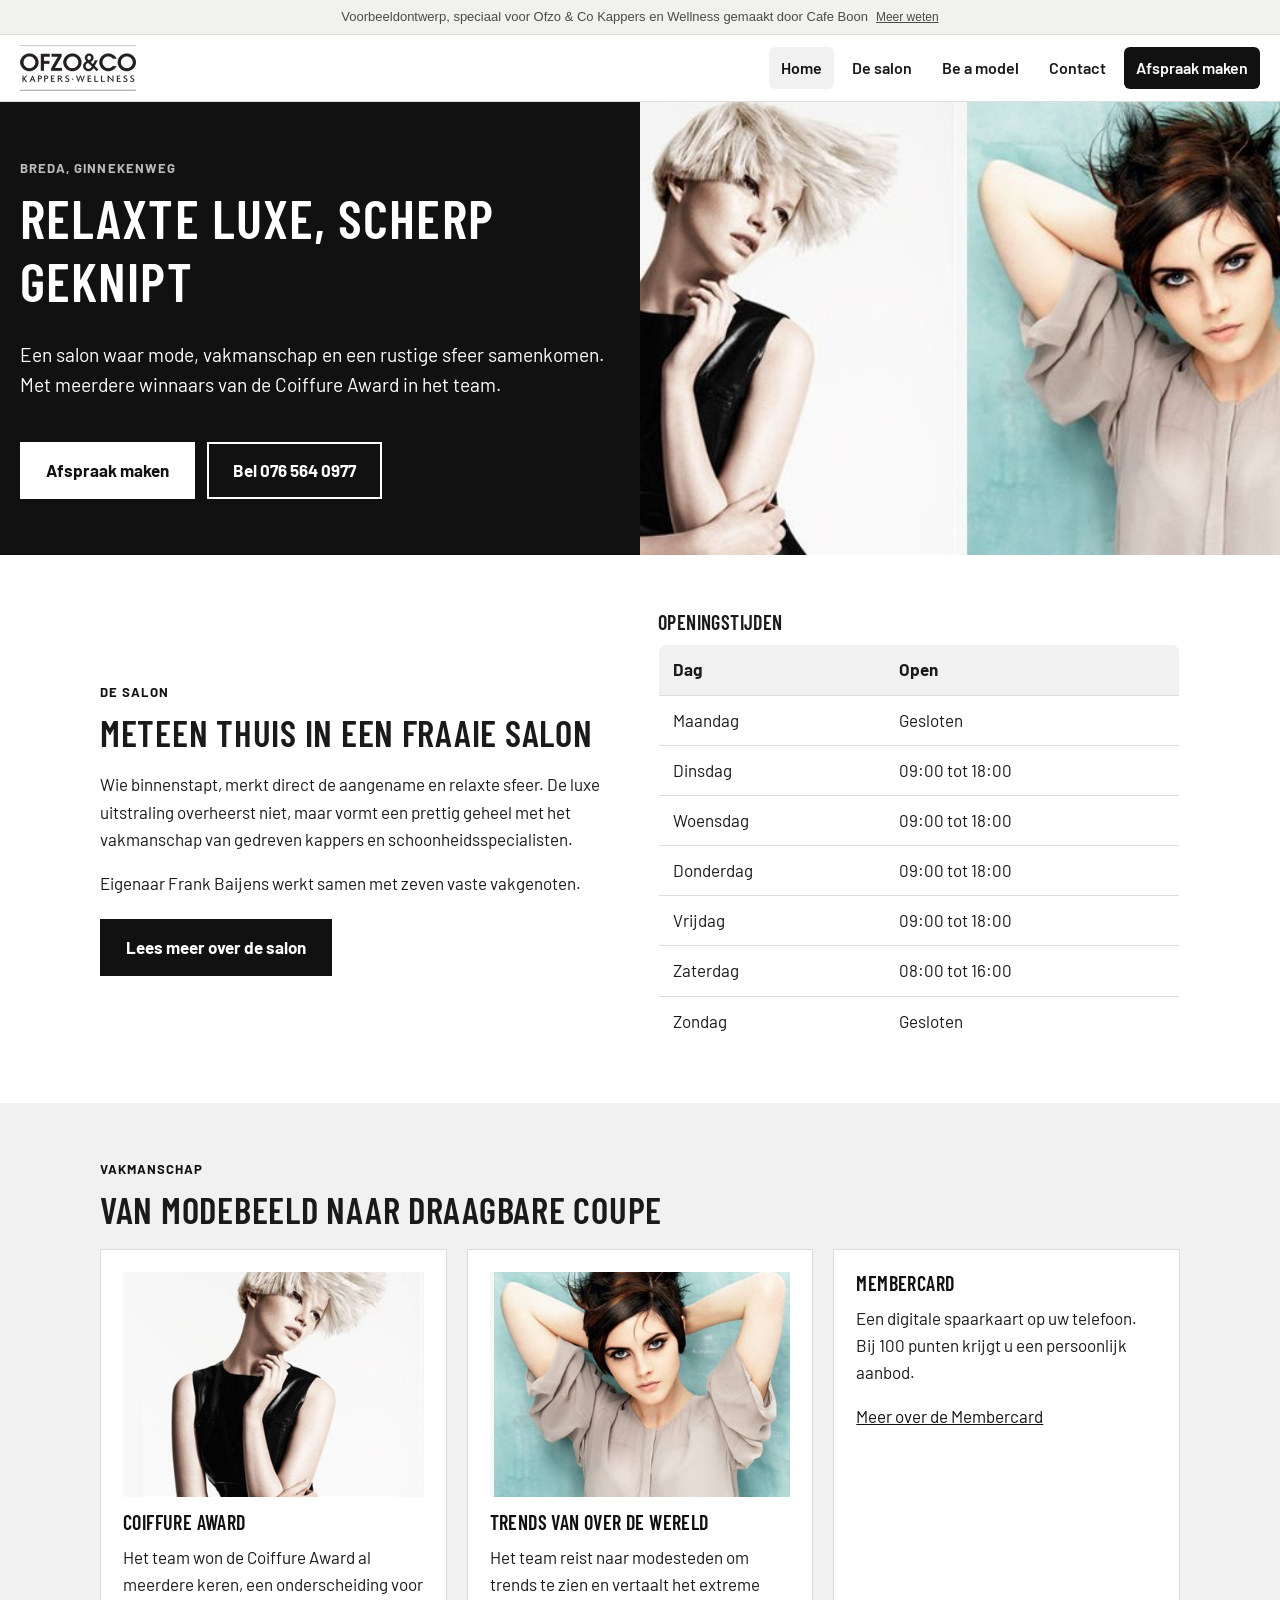
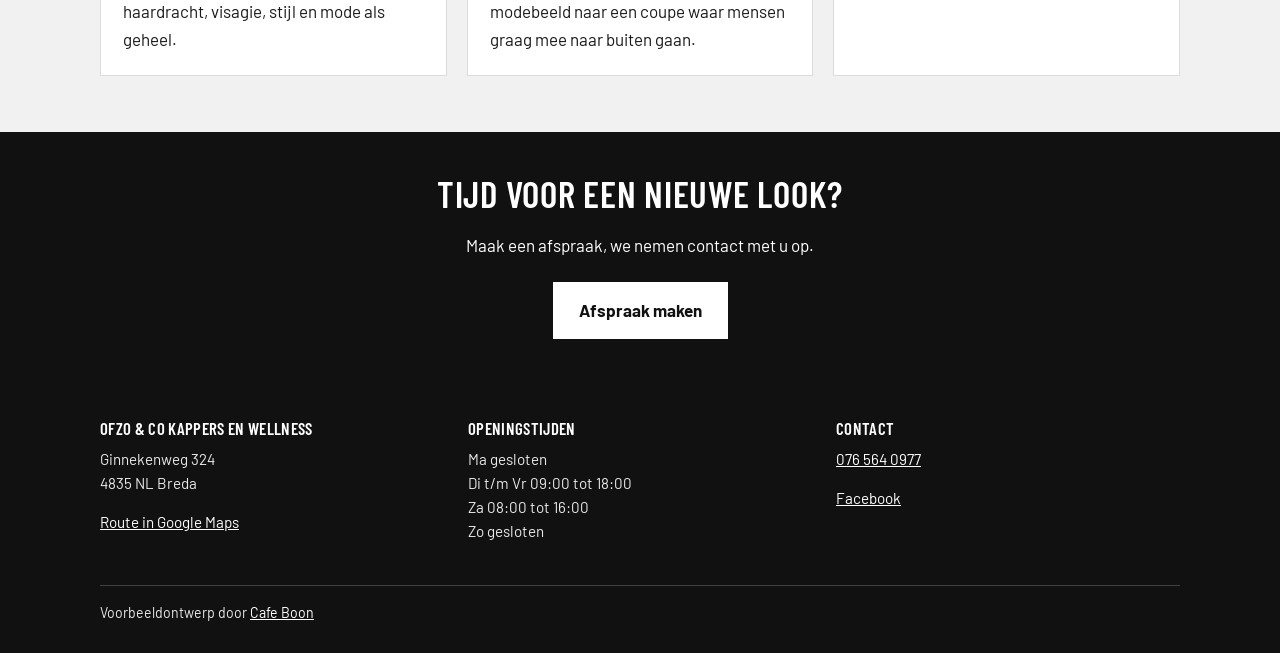
==== index.html @ 535e4eaa "Voorbeeldwebsite Ofzo & Co Kappers en Wellness" ====
<!doctype html>
<html lang="nl">
<head>
<meta charset="utf-8">
<meta name="viewport" content="width=device-width, initial-scale=1">
<title>Ofzo &amp; Co Kappers en Wellness Breda | Ginnekenweg 324</title>
<meta name="description" content="Ofzo &amp; Co Kappers en Wellness aan de Ginnekenweg in Breda. Relaxte luxe salon met meerdere winnaars van de Coiffure Award.">
<meta name="robots" content="noindex">
<link rel="icon" href="images/favicon.png">
<meta property="og:title" content="Ofzo &amp; Co Kappers en Wellness Breda | Ginnekenweg 324">
<meta property="og:description" content="Ofzo &amp; Co Kappers en Wellness aan de Ginnekenweg in Breda. Relaxte luxe salon met meerdere winnaars van de Coiffure Award.">
<meta property="og:image" content="https://ofzoenco.cafeboon.com/images/og.jpg">
<meta property="og:type" content="website">
<link rel="preconnect" href="https://fonts.googleapis.com">
<link rel="preconnect" href="https://fonts.gstatic.com" crossorigin>
<link href="https://fonts.googleapis.com/css2?family=Barlow+Condensed:wght@500;600;700&family=Barlow:wght@400;500;600&display=swap" rel="stylesheet">
<link rel="stylesheet" href="style.css">
</head>
<body>
<div class="vb-banner" role="note"><span>Voorbeeldontwerp, speciaal voor Ofzo &amp; Co Kappers en Wellness gemaakt door Cafe Boon</span><a href="https://cafeboon.com">Meer weten</a></div>
<header class="top">
<a class="brand" href="index.html"><img src="images/logo.png" alt="Ofzo &amp; Co Kappers en Wellness" height="44" width="111"></a>
<nav><a aria-current="page" href="index.html">Home</a><a href="aanbod.html">De salon</a><a href="over.html">Be a model</a><a href="contact.html">Contact</a><a class="cta" href="contact.html#formulier">Afspraak maken</a></nav>
</header>
<main>
<section class="hero" style="padding:0"><div class="wrap" style="max-width:none;padding:0"><div class="split" style="gap:0;grid-template-columns:1fr 1fr;align-items:stretch">
<div style="padding:56px 20px;display:flex;flex-direction:column;justify-content:center"><p class="kicker" style="color:#bbb">Breda, Ginnekenweg</p><h1>Relaxte luxe, scherp geknipt</h1><p class="lead">Een salon waar mode, vakmanschap en een rustige sfeer samenkomen. Met meerdere winnaars van de Coiffure Award in het team.</p>
<div class="btns"><a class="btn light" href="contact.html#formulier">Afspraak maken</a><a class="btn alt" style="color:#fff;border-color:#fff" href="tel:+31765640977">Bel 076 564 0977</a></div></div>
<img src="images/duo.jpg" alt="Twee kapsels uit de salon" style="border-radius:0;height:100%;object-fit:cover;min-height:260px"></div></div></section>
<section><div class="wrap split"><div><p class="kicker">De salon</p><h2>Meteen thuis in een fraaie salon</h2><p>Wie binnenstapt, merkt direct de aangename en relaxte sfeer. De luxe uitstraling overheerst niet, maar vormt een prettig geheel met het vakmanschap van gedreven kappers en schoonheidsspecialisten.</p><p>Eigenaar Frank Baijens werkt samen met zeven vaste vakgenoten.</p><div class="btns"><a class="btn" href="aanbod.html">Lees meer over de salon</a></div></div>
<div><h3>Openingstijden</h3><table class="t"><tr><th>Dag</th><th>Open</th></tr><tr><td>Maandag</td><td>Gesloten</td></tr><tr><td>Dinsdag</td><td>09:00 tot 18:00</td></tr><tr><td>Woensdag</td><td>09:00 tot 18:00</td></tr><tr><td>Donderdag</td><td>09:00 tot 18:00</td></tr><tr><td>Vrijdag</td><td>09:00 tot 18:00</td></tr><tr><td>Zaterdag</td><td>08:00 tot 16:00</td></tr><tr><td>Zondag</td><td>Gesloten</td></tr></table></div></div></section>
<section class="alt"><div class="wrap"><p class="kicker">Vakmanschap</p><h2>Van modebeeld naar draagbare coupe</h2><div class="grid">
<div class="card"><img src="images/haar1.jpg" alt="Kapsel uit de salon"><h3>Coiffure Award</h3><p>Het team won de Coiffure Award al meerdere keren, een onderscheiding voor haardracht, visagie, stijl en mode als geheel.</p></div>
<div class="card"><img src="images/haar2.jpg" alt="Kapsel uit de salon"><h3>Trends van over de wereld</h3><p>Het team reist naar modesteden om trends te zien en vertaalt het extreme modebeeld naar een coupe waar mensen graag mee naar buiten gaan.</p></div>
<div class="card"><h3>Membercard</h3><p>Een digitale spaarkaart op uw telefoon. Bij 100 punten krijgt u een persoonlijk aanbod.</p><p><a href="binnenkort.html">Meer over de Membercard</a></p></div></div></div></section>
<section class="band"><div class="wrap"><h2>Tijd voor een nieuwe look?</h2><p>Maak een afspraak, we nemen contact met u op.</p><div class="btns" style="justify-content:center"><a class="btn light" href="contact.html#formulier">Afspraak maken</a></div></div></section>
</main>
<footer>
<div class="wrap">
<div class="cols"><div><h3>Ofzo &amp; Co Kappers en Wellness</h3><p>Ginnekenweg 324<br>4835 NL Breda</p><p><a href="https://www.google.com/maps/search/?api=1&query=Ginnekenweg+324+Breda">Route in Google Maps</a></p></div>
<div><h3>Openingstijden</h3><p>Ma gesloten<br>Di t/m Vr 09:00 tot 18:00<br>Za 08:00 tot 16:00<br>Zo gesloten</p></div>
<div><h3>Contact</h3><p><a href="tel:+31765640977">076 564 0977</a></p><p><a href="https://www.facebook.com/OfzoenCoKappersenWellness">Facebook</a></p></div></div>
<div class="credit">Voorbeeldontwerp door <a href="https://cafeboon.com">Cafe Boon</a></div>
</div>
</footer>
<script>
document.querySelectorAll('form.vf').forEach(function(f){f.addEventListener('submit',function(e){e.preventDefault();var o=f.querySelector('.vf-ok');if(o){o.classList.add('show');o.scrollIntoView({block:'center'});}f.reset();});});
</script>
</body>
</html>
---- style.css ----
:root{--c1:#111111;--c2:#111111;--ink:#1a1a1a;--mut:#5d5d5d;--bg:#fff;--soft:#f1f1f1;--line:#dcdcdc;--onc1:#fff;--onc2:#fff;--hf:'Barlow Condensed',Arial Narrow,sans-serif;--bf:'Barlow',Arial,sans-serif}
*{box-sizing:border-box}
html{scroll-behavior:smooth}
body{margin:0;font-family:var(--bf);color:var(--ink);background:var(--bg);line-height:1.6;font-size:17px;-webkit-text-size-adjust:100%}
img{max-width:100%;height:auto;display:block}
a{color:var(--c1)}
h1,h2,h3{font-family:var(--hf);line-height:1.15;margin:0 0 .5em;font-weight:600;text-transform:uppercase;letter-spacing:.02em;}
h1{font-size:clamp(2rem,5.5vw,3.4rem)}
h2{font-size:clamp(1.6rem,3.6vw,2.3rem)}
h3{font-size:1.25rem}
p{margin:0 0 1em}
.vb-banner{background:#f1f1ee;color:#4a4a4a;font:13px/1.4 Arial,Helvetica,sans-serif;padding:8px 16px;text-align:center;border-bottom:1px solid #dcdcd6}
.vb-banner a{color:#4a4a4a;margin-left:8px;text-decoration:underline;font-size:12px}
header.top{position:sticky;top:0;z-index:50;background:var(--bg);border-bottom:1px solid var(--line);display:flex;flex-wrap:wrap;align-items:center;justify-content:space-between;gap:8px 20px;padding:10px 20px}
.brand{display:flex;align-items:center;gap:10px;text-decoration:none;color:var(--ink);font-family:var(--hf);font-weight:700}
.brand img{height:46px;width:auto}
nav{display:flex;flex-wrap:wrap;gap:4px 6px}
nav a{padding:8px 12px;text-decoration:none;color:var(--ink);font-weight:600;border-radius:6px;font-size:16px}
nav a:hover,nav a[aria-current]{background:var(--soft);color:var(--c1)}
nav a.cta{background:var(--c1);color:var(--onc1)}
.wrap{max-width:1120px;margin:0 auto;padding:0 20px}
section{padding:56px 0}
section.alt{background:var(--soft)}
.btn{display:inline-block;background:var(--c1);color:var(--onc1);padding:13px 24px;border-radius:0px;text-decoration:none;font-weight:700;border:2px solid var(--c1);cursor:pointer;font-size:17px;font-family:var(--bf)}
.btn.alt{background:transparent;color:var(--c1)}
.btn.light{background:#fff;color:var(--c1);border-color:#fff}
.btns{display:flex;flex-wrap:wrap;gap:12px;margin-top:22px}
.hero{position:relative;color:var(--onc2);background:var(--c2)}
.hero.img{background-size:cover;background-position:center}
.hero .shade{background:rgba(0,0,0,.5);padding:84px 0}
.hero p.lead{font-size:1.2rem;max-width:640px}
.hero h1,.hero p{color:var(--onc2)}
.split{display:grid;grid-template-columns:1fr 1fr;gap:36px;align-items:center}
.split img{border-radius:0px;width:100%}
.grid{display:grid;grid-template-columns:repeat(auto-fit,minmax(250px,1fr));gap:20px}
.card{background:#fff;border:1px solid var(--line);border-radius:0px;padding:22px}
.card h3{color:var(--c1)}
.card p:last-child{margin-bottom:0}
.card img{border-radius:0px;margin-bottom:14px;width:100%;aspect-ratio:4/3;object-fit:cover}
.kicker{text-transform:uppercase;letter-spacing:.08em;font-size:.82rem;font-weight:700;color:var(--c1);margin-bottom:8px}
.steps{counter-reset:s;list-style:none;padding:0;margin:0;display:grid;grid-template-columns:repeat(auto-fit,minmax(220px,1fr));gap:18px}
.steps li{counter-increment:s;background:#fff;border:1px solid var(--line);border-radius:0px;padding:18px 18px 18px 64px;position:relative}
.steps li:before{content:counter(s);position:absolute;left:16px;top:16px;width:34px;height:34px;border-radius:50%;background:var(--c1);color:var(--onc1);display:flex;align-items:center;justify-content:center;font-weight:800}
.ticks{list-style:none;padding:0;margin:0 0 1em}
.ticks li{padding-left:28px;position:relative;margin-bottom:8px}
.ticks li:before{content:"\2713";position:absolute;left:0;color:var(--c1);font-weight:800}
table.t{width:100%;border-collapse:collapse;background:#fff;border:1px solid var(--line);border-radius:8px;overflow:hidden}
table.t th,table.t td{text-align:left;padding:11px 14px;border-bottom:1px solid var(--line)}
table.t th{background:var(--soft)}
.pgmeta{color:var(--mut)}
form.vf{display:grid;gap:14px;background:#fff;border:1px solid var(--line);border-radius:0px;padding:24px}
form.vf label{font-weight:700;display:grid;gap:6px;font-size:.95rem}
form.vf input,form.vf textarea,form.vf select{font:inherit;padding:11px 12px;border:1px solid #b9b9b9;border-radius:8px;width:100%;background:#fff}
form.vf textarea{min-height:130px}
.vf-ok{background:#e9f6ec;border:1px solid #8cc79a;color:#1d4a2a;padding:14px 16px;border-radius:8px;display:none}
.vf-ok.show{display:block}
.band{background:var(--c1);color:var(--onc1);padding:40px 0;text-align:center}
.band h2,.band p{color:var(--onc1)}
footer{background:#111;color:#e9e9e9;padding:40px 0 28px;font-size:.95rem}
footer a{color:#fff}
footer .cols{display:grid;grid-template-columns:repeat(auto-fit,minmax(220px,1fr));gap:24px}
footer h3{color:#fff;font-size:1.05rem}
.credit{border-top:1px solid rgba(255,255,255,.2);margin-top:26px;padding-top:16px;font-size:.88rem}
.pill{display:inline-block;background:var(--soft);color:var(--c1);border-radius:999px;padding:4px 12px;font-size:.85rem;font-weight:700;margin:0 6px 6px 0}
@media(max-width:760px){
body{font-size:16px}
.split{grid-template-columns:1fr !important}
section{padding:40px 0}
.hero .shade{padding:48px 0}
header.top{padding:8px 12px}
nav a{padding:7px 10px;font-size:15px}
.btn{width:100%;text-align:center}
}
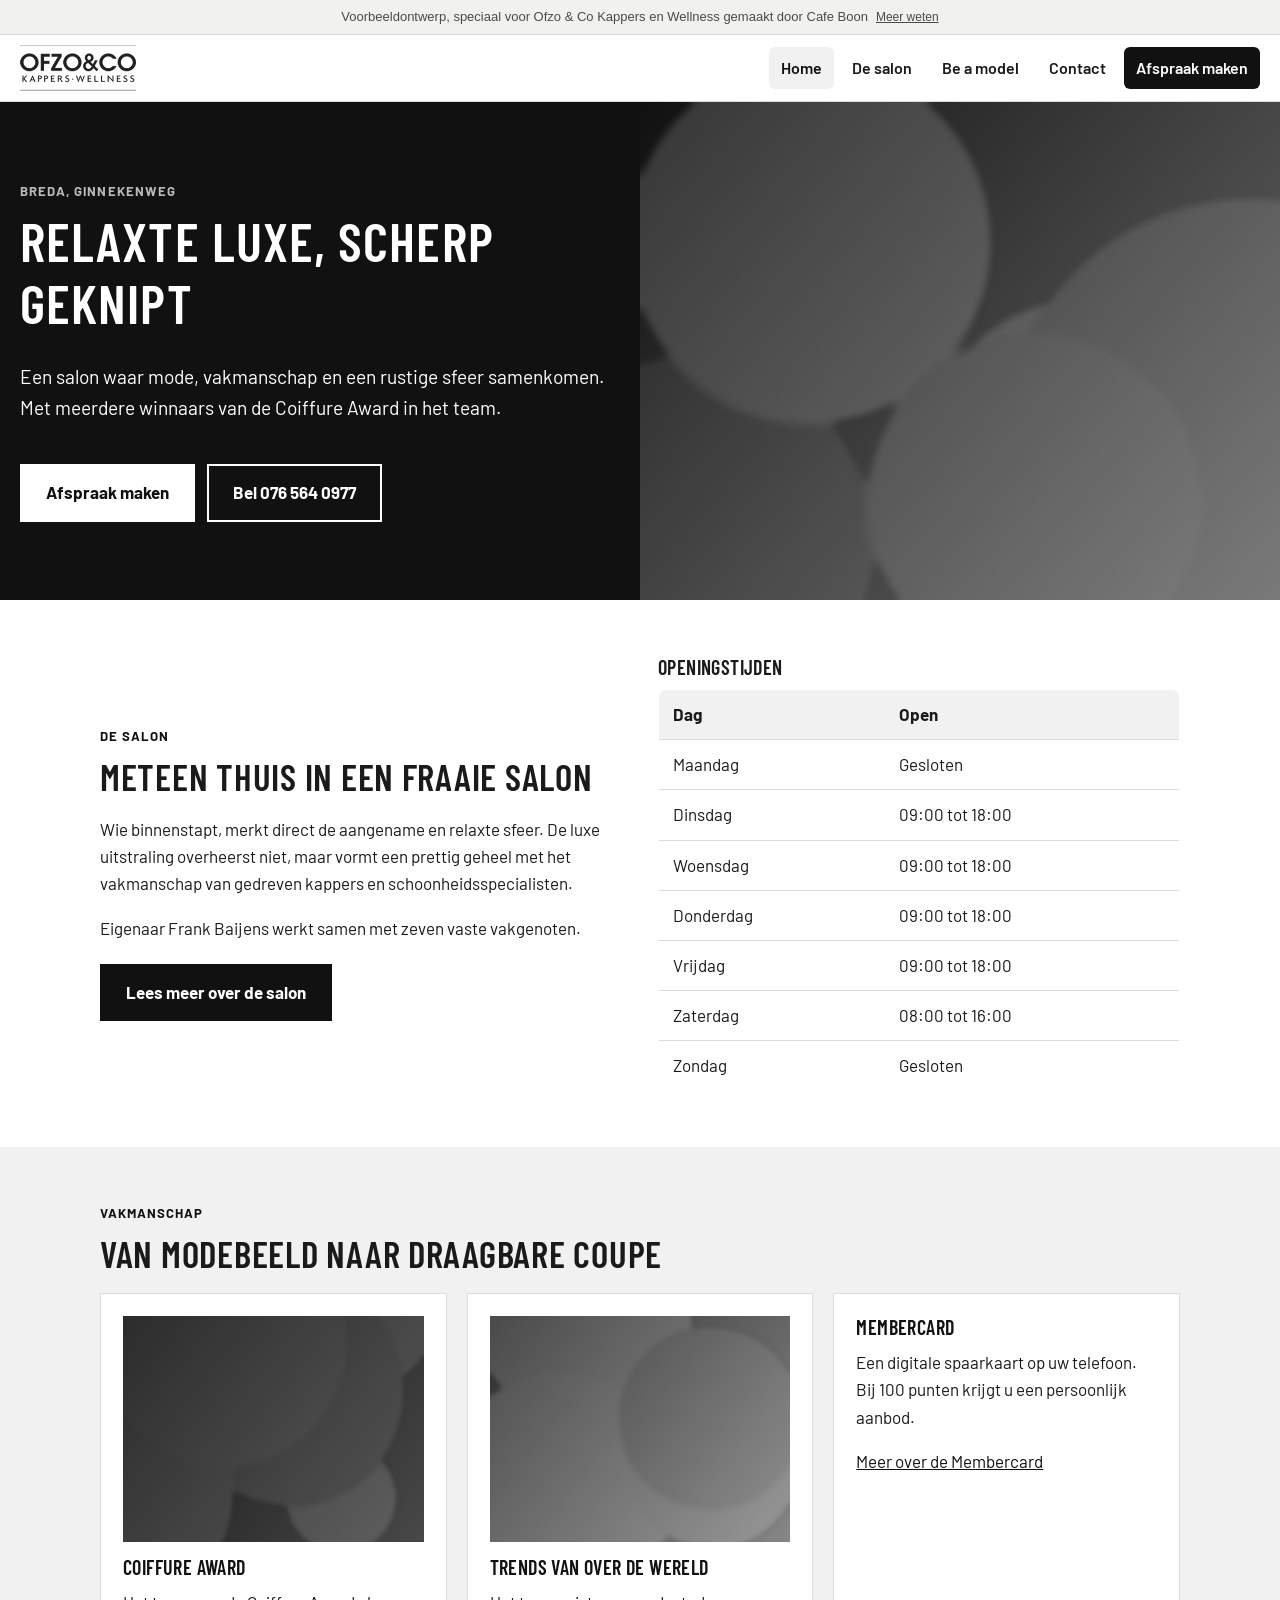
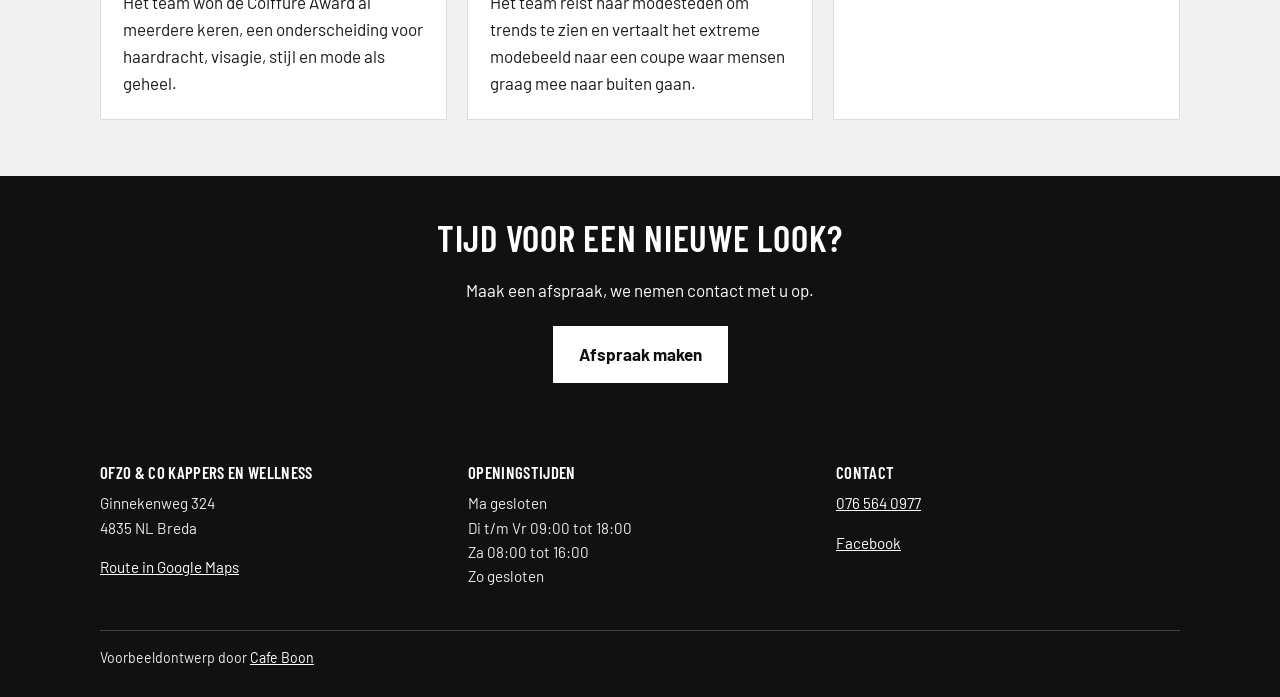
==== commit cb3efa85: "Foto's met personen vervangen door neutrale afbeeldingen" ====
--- a/index.html
+++ b/index.html
@@ -26,12 +26,12 @@
 <section class="hero" style="padding:0"><div class="wrap" style="max-width:none;padding:0"><div class="split" style="gap:0;grid-template-columns:1fr 1fr;align-items:stretch">
 <div style="padding:56px 20px;display:flex;flex-direction:column;justify-content:center"><p class="kicker" style="color:#bbb">Breda, Ginnekenweg</p><h1>Relaxte luxe, scherp geknipt</h1><p class="lead">Een salon waar mode, vakmanschap en een rustige sfeer samenkomen. Met meerdere winnaars van de Coiffure Award in het team.</p>
 <div class="btns"><a class="btn light" href="contact.html#formulier">Afspraak maken</a><a class="btn alt" style="color:#fff;border-color:#fff" href="tel:+31765640977">Bel 076 564 0977</a></div></div>
-<img src="images/duo.jpg" alt="Twee kapsels uit de salon" style="border-radius:0;height:100%;object-fit:cover;min-height:260px"></div></div></section>
+<img src="images/duo.jpg" alt="" style="border-radius:0;height:100%;object-fit:cover;min-height:260px"></div></div></section>
 <section><div class="wrap split"><div><p class="kicker">De salon</p><h2>Meteen thuis in een fraaie salon</h2><p>Wie binnenstapt, merkt direct de aangename en relaxte sfeer. De luxe uitstraling overheerst niet, maar vormt een prettig geheel met het vakmanschap van gedreven kappers en schoonheidsspecialisten.</p><p>Eigenaar Frank Baijens werkt samen met zeven vaste vakgenoten.</p><div class="btns"><a class="btn" href="aanbod.html">Lees meer over de salon</a></div></div>
 <div><h3>Openingstijden</h3><table class="t"><tr><th>Dag</th><th>Open</th></tr><tr><td>Maandag</td><td>Gesloten</td></tr><tr><td>Dinsdag</td><td>09:00 tot 18:00</td></tr><tr><td>Woensdag</td><td>09:00 tot 18:00</td></tr><tr><td>Donderdag</td><td>09:00 tot 18:00</td></tr><tr><td>Vrijdag</td><td>09:00 tot 18:00</td></tr><tr><td>Zaterdag</td><td>08:00 tot 16:00</td></tr><tr><td>Zondag</td><td>Gesloten</td></tr></table></div></div></section>
 <section class="alt"><div class="wrap"><p class="kicker">Vakmanschap</p><h2>Van modebeeld naar draagbare coupe</h2><div class="grid">
-<div class="card"><img src="images/haar1.jpg" alt="Kapsel uit de salon"><h3>Coiffure Award</h3><p>Het team won de Coiffure Award al meerdere keren, een onderscheiding voor haardracht, visagie, stijl en mode als geheel.</p></div>
-<div class="card"><img src="images/haar2.jpg" alt="Kapsel uit de salon"><h3>Trends van over de wereld</h3><p>Het team reist naar modesteden om trends te zien en vertaalt het extreme modebeeld naar een coupe waar mensen graag mee naar buiten gaan.</p></div>
+<div class="card"><img src="images/haar1.jpg" alt=""><h3>Coiffure Award</h3><p>Het team won de Coiffure Award al meerdere keren, een onderscheiding voor haardracht, visagie, stijl en mode als geheel.</p></div>
+<div class="card"><img src="images/haar2.jpg" alt=""><h3>Trends van over de wereld</h3><p>Het team reist naar modesteden om trends te zien en vertaalt het extreme modebeeld naar een coupe waar mensen graag mee naar buiten gaan.</p></div>
 <div class="card"><h3>Membercard</h3><p>Een digitale spaarkaart op uw telefoon. Bij 100 punten krijgt u een persoonlijk aanbod.</p><p><a href="binnenkort.html">Meer over de Membercard</a></p></div></div></div></section>
 <section class="band"><div class="wrap"><h2>Tijd voor een nieuwe look?</h2><p>Maak een afspraak, we nemen contact met u op.</p><div class="btns" style="justify-content:center"><a class="btn light" href="contact.html#formulier">Afspraak maken</a></div></div></section>
 </main>
